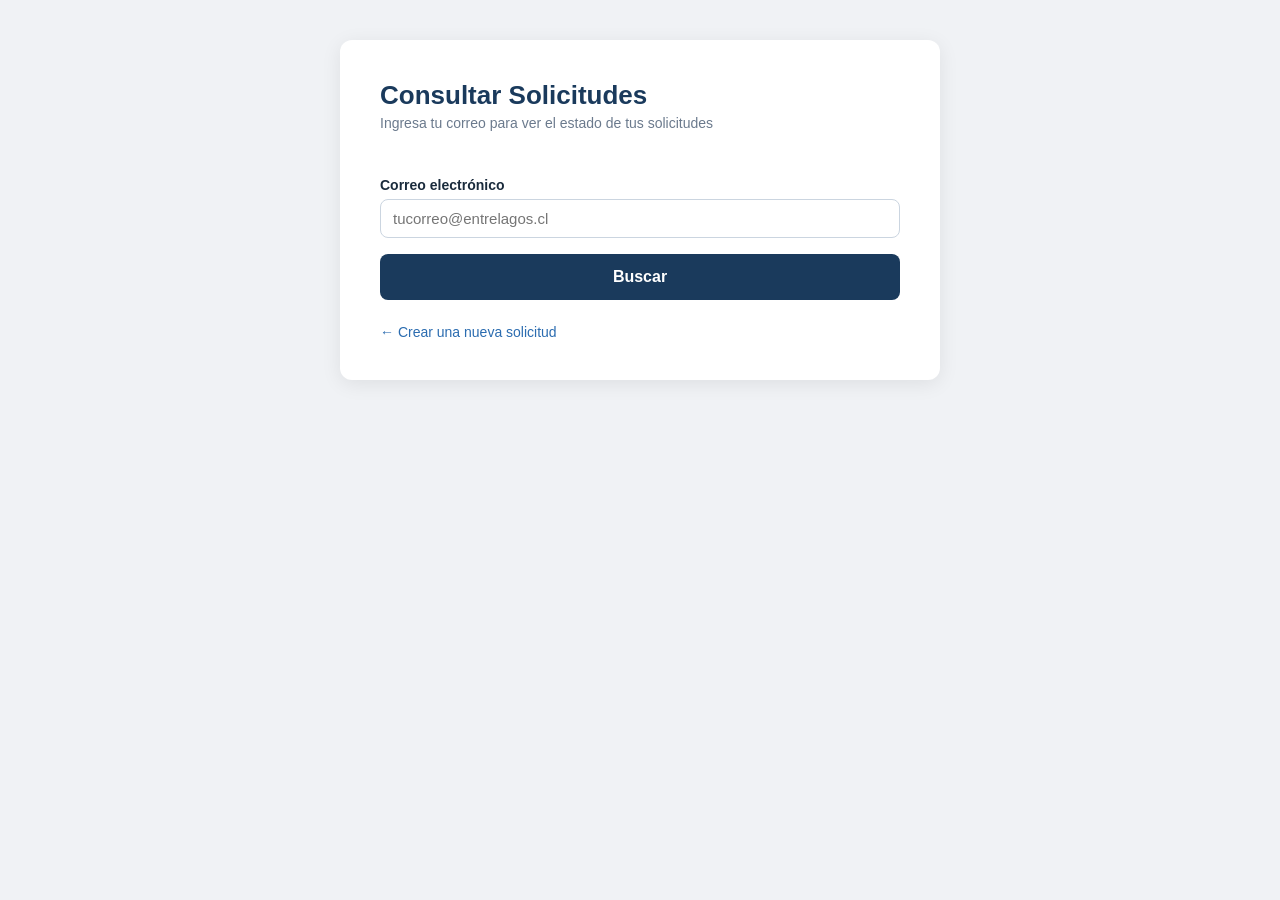
==== frontend/consultar.html @ 10bf9928 "Agregar carga de archivos adjuntos y requirements.txt" ====
<!DOCTYPE html>
<html lang="es">
<head>
    <meta charset="UTF-8">
    <meta name="viewport" content="width=device-width, initial-scale=1.0">
    <title>Consultar Solicitudes - Abastecimiento</title>
    <link rel="stylesheet" href="estilos.css">
</head>
<body>
    <div class="contenedor">
        <h1>Consultar Solicitudes</h1>
        <p class="subtitulo">Ingresa tu correo para ver el estado de tus solicitudes</p>

        <div class="busqueda">
            <label for="email-consulta">Correo electrónico</label>
            <input type="email" id="email-consulta" placeholder="tucorreo@entrelagos.cl">
            <button id="boton-buscar">Buscar</button>
        </div>

        <div id="resultados"></div>

        <p class="enlace-volver"><a href="index.html">← Crear una nueva solicitud</a></p>
    </div>

    <script src="consultar.js"></script>
</body>
</html>
---- frontend/estilos.css ----
* {
    margin: 0;
    padding: 0;
    box-sizing: border-box;
}

body {
    font-family: 'Segoe UI', Tahoma, sans-serif;
    background-color: #f0f2f5;
    color: #1a2b3c;
    padding: 40px 20px;
}

.contenedor {
    max-width: 600px;
    margin: 0 auto;
    background-color: #ffffff;
    padding: 40px;
    border-radius: 12px;
    box-shadow: 0 4px 20px rgba(0, 0, 0, 0.08);
}

h1 {
    color: #1a3a5c;
    font-size: 26px;
    margin-bottom: 4px;
}

.subtitulo {
    color: #6b7a8d;
    font-size: 14px;
    margin-bottom: 30px;
}

form {
    display: flex;
    flex-direction: column;
}

label {
    font-weight: 600;
    font-size: 14px;
    margin-bottom: 6px;
    margin-top: 16px;
}

input, select, textarea {
    padding: 10px 12px;
    border: 1px solid #cbd5e0;
    border-radius: 8px;
    font-size: 15px;
    font-family: inherit;
}

input:focus, select:focus, textarea:focus {
    outline: none;
    border-color: #2b6cb0;
    box-shadow: 0 0 0 3px rgba(43, 108, 176, 0.15);
}

button {
    margin-top: 28px;
    padding: 14px;
    background-color: #1a3a5c;
    color: #ffffff;
    border: none;
    border-radius: 8px;
    font-size: 16px;
    font-weight: 600;
    cursor: pointer;
    transition: background-color 0.2s;
}

button:hover {
    background-color: #2b5580;
}

#mensaje-resultado {
    margin-top: 20px;
    padding: 0;
    font-size: 15px;
}

.busqueda {
    display: flex;
    flex-direction: column;
    margin-bottom: 24px;
}

.busqueda button {
    margin-top: 16px;
}

.tarjeta-solicitud {
    border: 1px solid #e2e8f0;
    border-radius: 10px;
    padding: 18px;
    margin-bottom: 14px;
    background-color: #fafbfc;
}

.tarjeta-codigo {
    font-weight: 700;
    font-size: 16px;
    color: #1a3a5c;
}

.tarjeta-fila {
    font-size: 14px;
    color: #4a5568;
    margin-top: 6px;
}

.estado {
    display: inline-block;
    padding: 4px 12px;
    border-radius: 20px;
    font-size: 13px;
    font-weight: 600;
    color: #ffffff;
    margin-top: 8px;
}

.estado-ingresada { background-color: #718096; }
.estado-en_revision { background-color: #3182ce; }
.estado-en_cotizacion { background-color: #3182ce; }
.estado-aprobada { background-color: #38a169; }
.estado-oc_emitida { background-color: #dd6b20; }
.estado-en_transito { background-color: #dd6b20; }
.estado-cerrada { background-color: #2f855a; }
.estado-rechazada { background-color: #e53e3e; }
.estado-devuelta { background-color: #e53e3e; }

.enlace-volver {
    margin-top: 24px;
    font-size: 14px;
}

.enlace-volver a {
    color: #2b6cb0;
    text-decoration: none;
}

.grupo-compra, .grupo-oc {
    display: none;
    flex-direction: column;
}

.grupo-compra.visible, .grupo-oc.visible {
    display: flex;
}
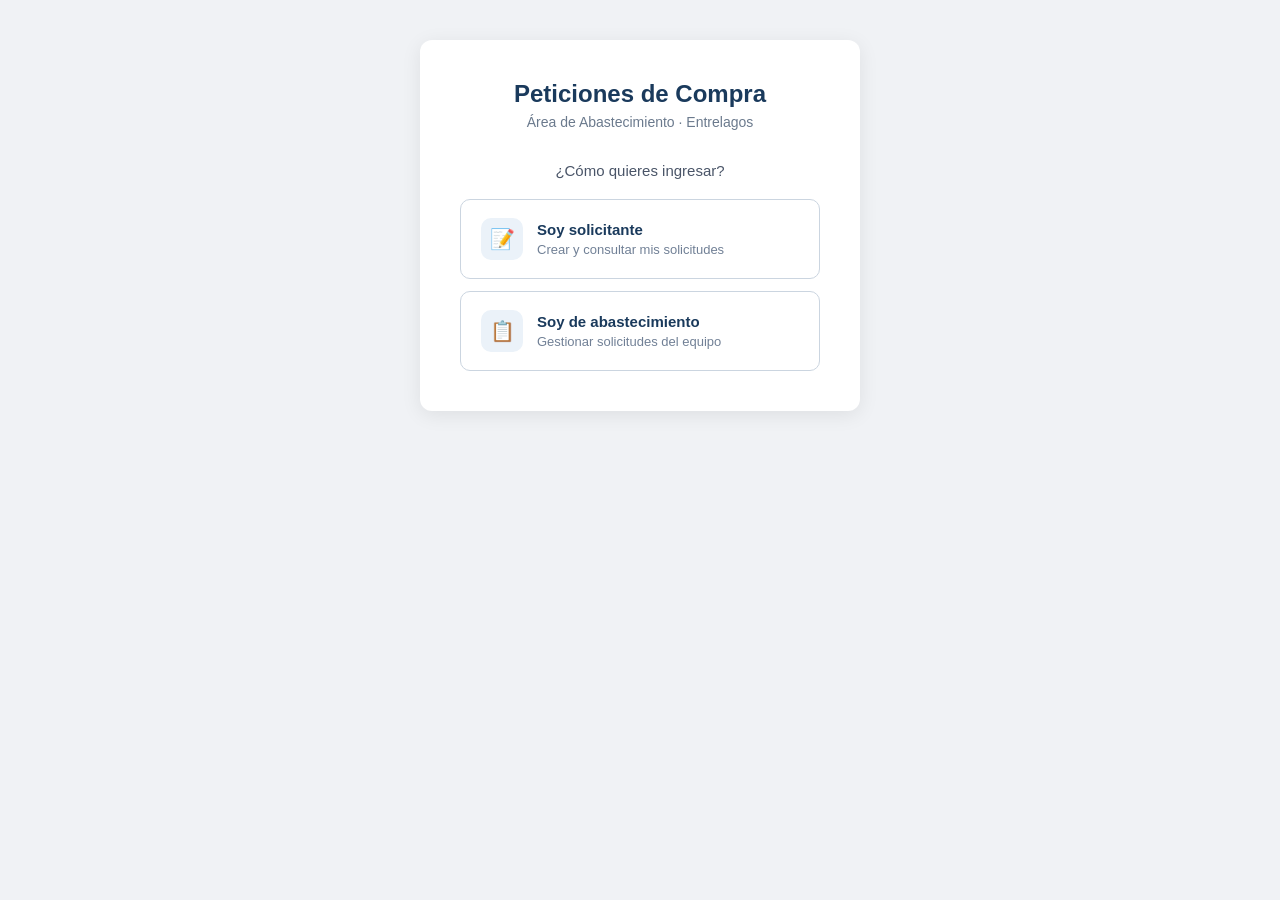
==== commit 86d8be77: "feat: consulta de solicitudes con sesión y filtros por estado" ====
--- a/frontend/consultar.html
+++ b/frontend/consultar.html
@@ -3,23 +3,42 @@
 <head>
     <meta charset="UTF-8">
     <meta name="viewport" content="width=device-width, initial-scale=1.0">
-    <title>Consultar Solicitudes - Abastecimiento</title>
+    <title>Mis Solicitudes - Abastecimiento</title>
     <link rel="stylesheet" href="estilos.css">
 </head>
 <body>
     <div class="contenedor">
-        <h1>Consultar Solicitudes</h1>
-        <p class="subtitulo">Ingresa tu correo para ver el estado de tus solicitudes</p>
 
-        <div class="busqueda">
-            <label for="email-consulta">Correo electrónico</label>
-            <input type="email" id="email-consulta" placeholder="tucorreo@entrelagos.cl">
-            <button id="boton-buscar">Buscar</button>
+        <div class="cabecera-panel">
+            <div>
+                <h1>Mis Solicitudes</h1>
+                <p class="subtitulo">Área de Abastecimiento - Entrelagos</p>
+            </div>
+            <button id="boton-salir" class="boton-secundario">Cerrar sesión</button>
+        </div>
+
+        <p class="tarjeta-fila" id="sesion-activa"></p>
+
+        <div class="filtros-panel" id="filtros-consulta">
+            <input type="text" id="buscador-codigo" placeholder="Buscar por código...">
+            <select id="filtro-estado-consulta">
+                <option value="activas">Activas</option>
+                <option value="cerradas">Cerradas</option>
+                <option value="">Todas</option>
+                <option value="en_revision">En revisión</option>
+                <option value="en_cotizacion">En cotización</option>
+                <option value="en_transito">En tránsito</option>
+                <option value="completada">Completada</option>
+                <option value="creada">Creada</option>
+                <option value="rechazada">Rechazada</option>
+                <option value="cancelada">Cancelada</option>
+            </select>
         </div>
 
         <div id="resultados"></div>
 
-        <p class="enlace-volver"><a href="index.html">← Crear una nueva solicitud</a></p>
+        <p class="enlace-volver"><a href="menu.html">← Volver al inicio</a></p>
+
     </div>
 
     <script src="consultar.js"></script>
--- a/frontend/estilos.css
+++ b/frontend/estilos.css
@@ -148,4 +148,120 @@
 
 .grupo-compra.visible, .grupo-oc.visible {
     display: flex;
-}+}
+
+.contenedor-ancho {
+    max-width: 900px;
+}
+
+.cabecera-panel {
+    display: flex;
+    justify-content: space-between;
+    align-items: flex-start;
+    margin-bottom: 24px;
+}
+
+.boton-secundario {
+    margin-top: 0;
+    padding: 8px 16px;
+    background-color: #e2e8f0;
+    color: #2d3748;
+    font-size: 14px;
+}
+
+.boton-secundario:hover {
+    background-color: #cbd5e0;
+}
+
+.acciones-estado {
+    margin-top: 12px;
+    display: flex;
+    gap: 8px;
+    align-items: center;
+    flex-wrap: wrap;
+}
+
+.acciones-estado select {
+    flex: 1;
+    min-width: 160px;
+}
+
+.boton-cambiar {
+    margin-top: 0;
+    padding: 10px 16px;
+    font-size: 14px;
+}
+
+.boton-detalle {
+    margin-top: 10px;
+    padding: 6px 12px;
+    background-color: #edf2f7;
+    color: #2d3748;
+    font-size: 13px;
+}
+
+.boton-detalle:hover {
+    background-color: #e2e8f0;
+}
+
+.detalle-bloque {
+    margin-top: 12px;
+    padding: 14px;
+    background-color: #ffffff;
+    border: 1px solid #e2e8f0;
+    border-radius: 8px;
+}
+
+.detalle-item {
+    font-size: 14px;
+    color: #4a5568;
+    margin-bottom: 6px;
+}
+
+.historial-item {
+    font-size: 13px;
+    color: #718096;
+    padding-left: 12px;
+}
+
+.enlace-archivo {
+    color: #2b6cb0;
+    text-decoration: underline;
+    cursor: pointer;
+}
+
+.filtros-panel {
+    display: flex;
+    gap: 12px;
+    margin-bottom: 20px;
+    flex-wrap: wrap;
+}
+
+.filtros-panel input {
+    flex: 2;
+    min-width: 220px;
+}
+
+.filtros-panel select {
+    flex: 1;
+    min-width: 180px;
+}
+
+.contador-resultados {
+    font-size: 13px;
+    color: #718096;
+    margin-bottom: 12px;
+}
+
+.motivo-rechazo {
+    margin-top: 10px;
+    padding: 10px;
+    background-color: #fff5f5;
+    border-left: 3px solid #e53e3e;
+    border-radius: 4px;
+    color: #742a2a;
+}
+
+.estado-completada { background-color: #2f855a; }
+.estado-creada { background-color: #2f855a; }
+.estado-cancelada { background-color: #718096; }
